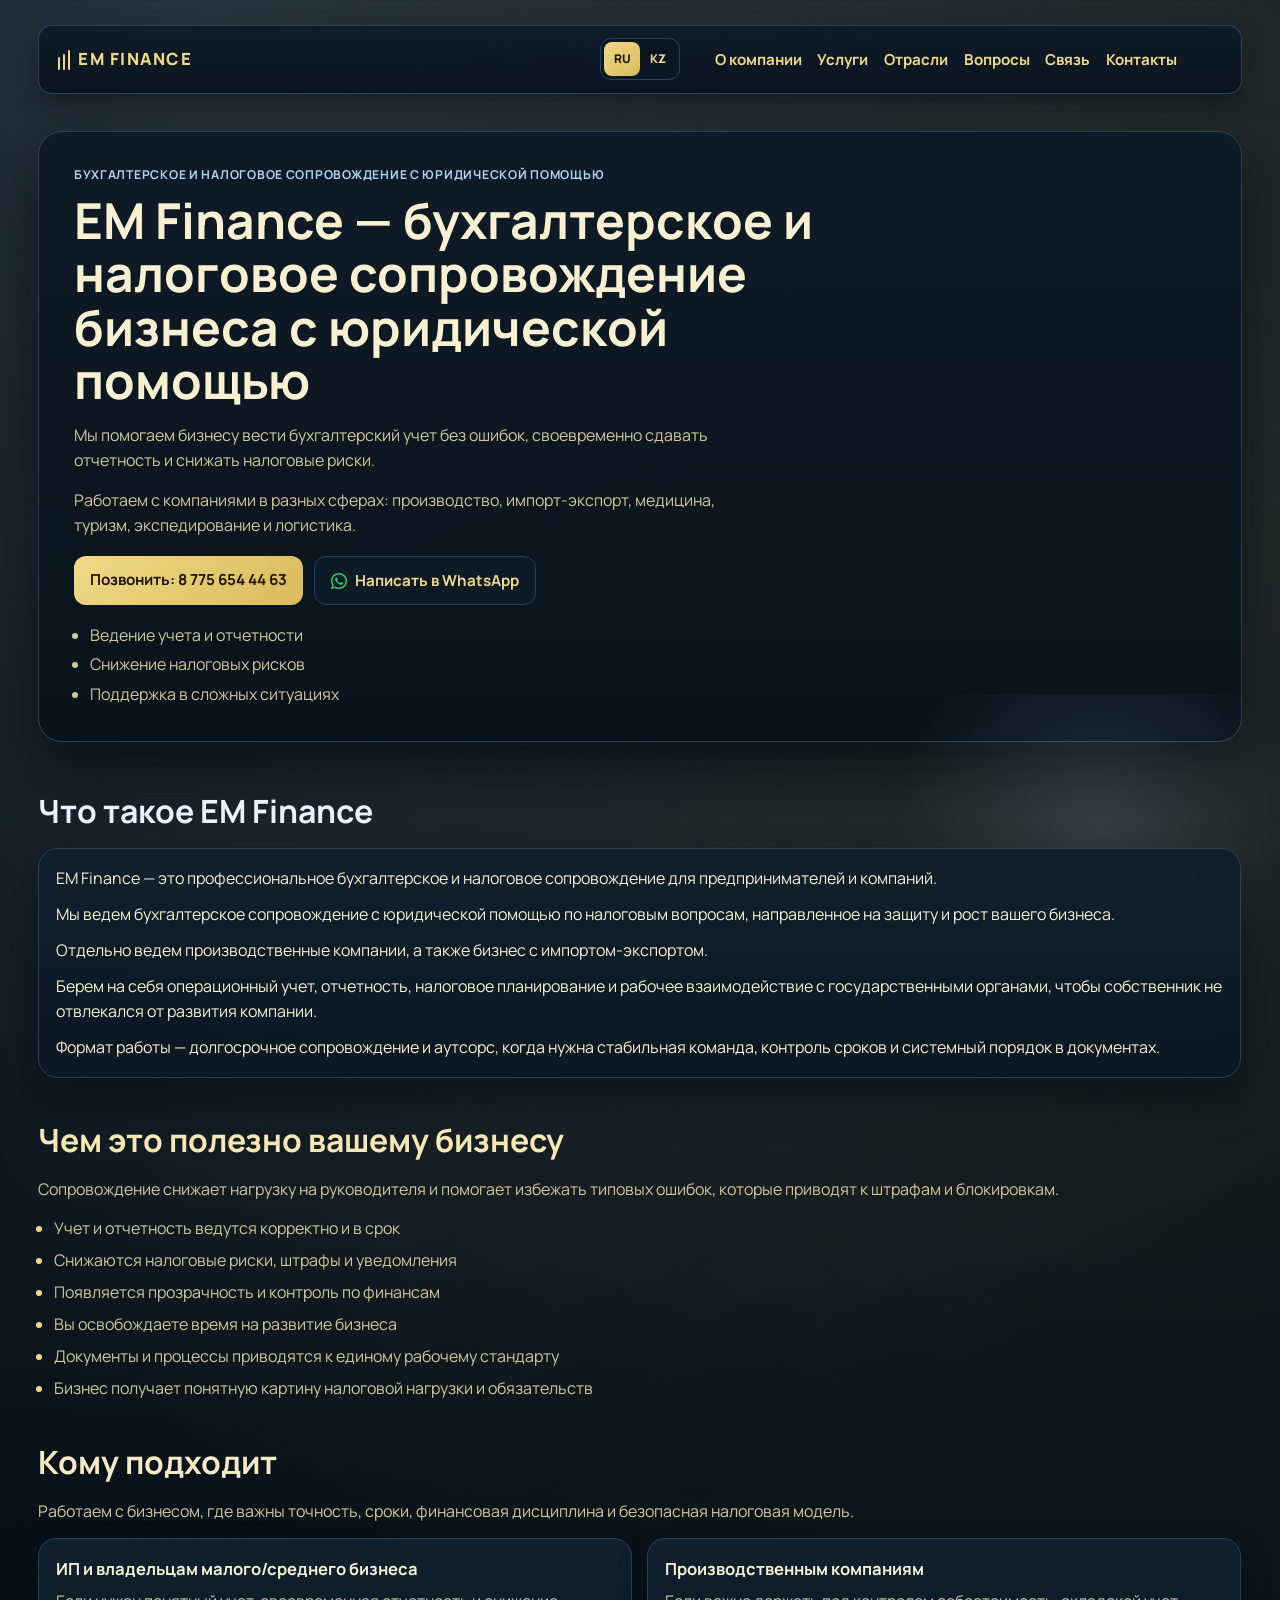
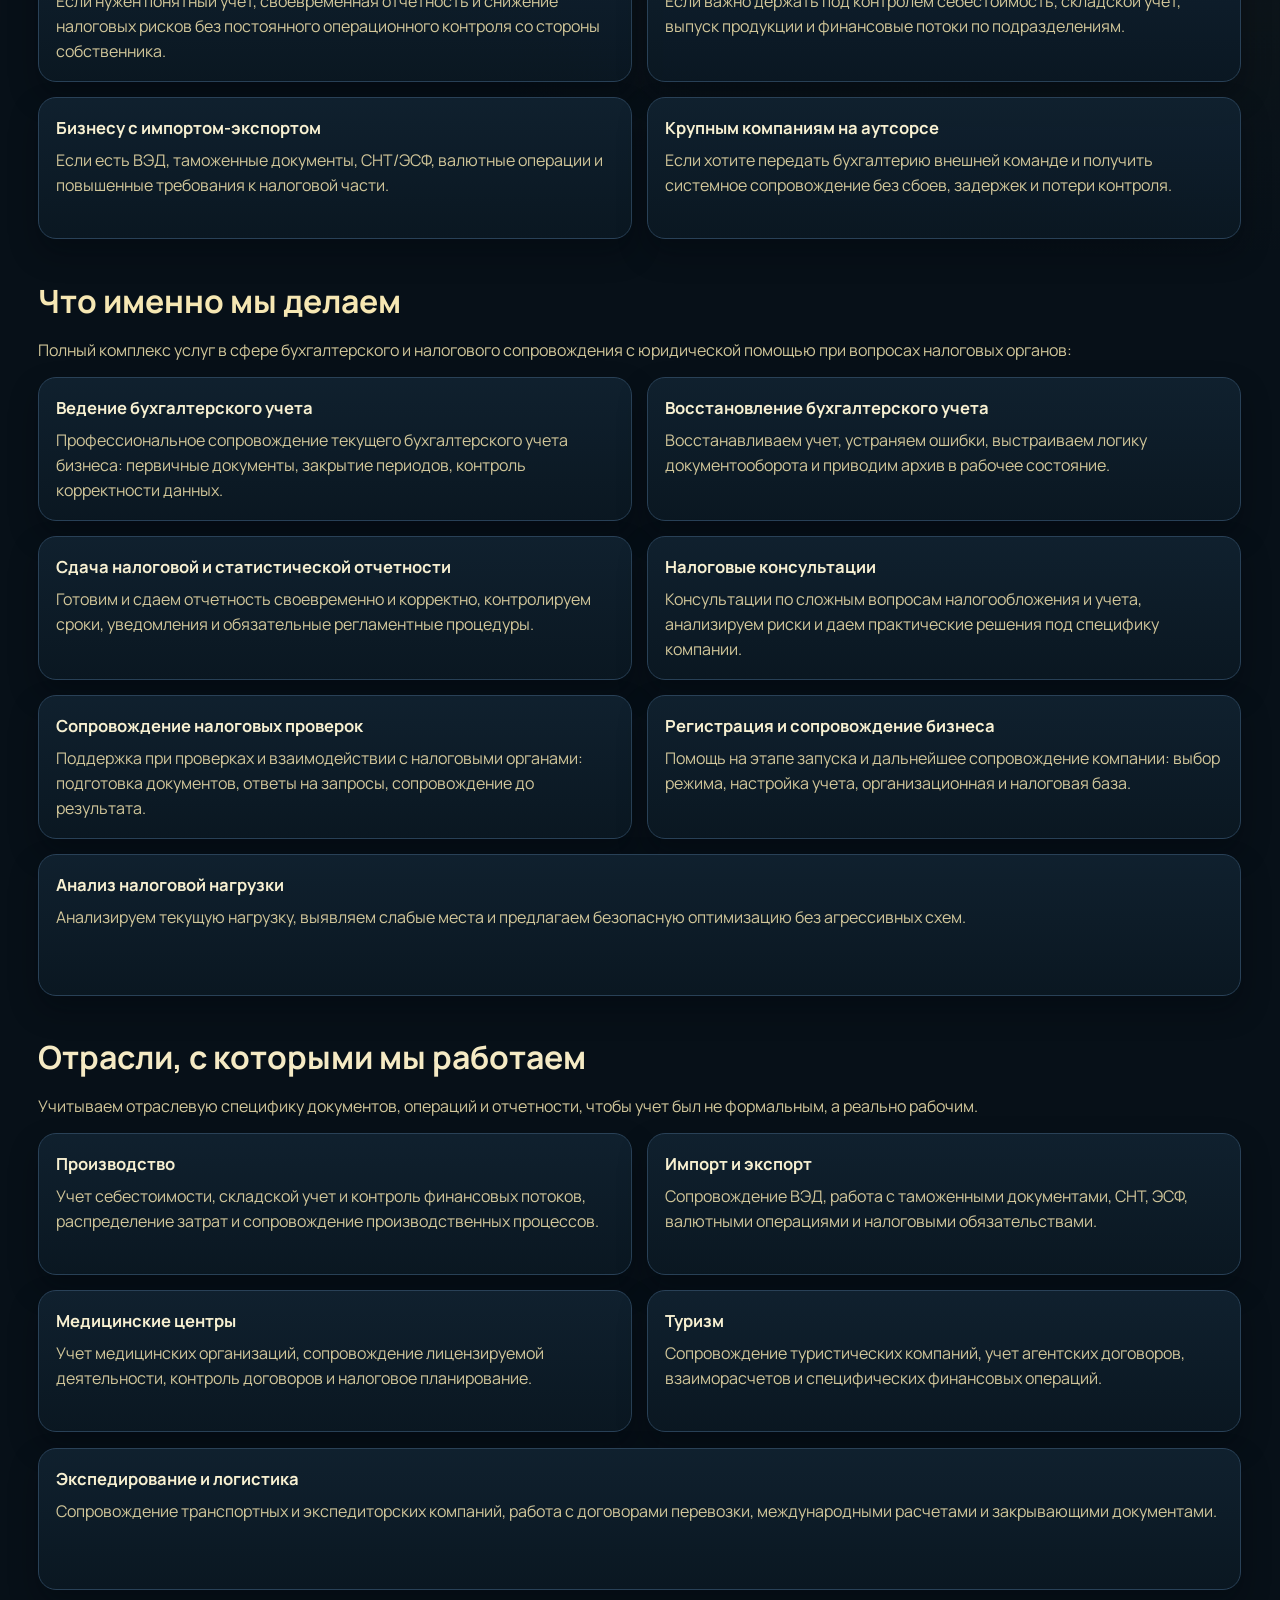
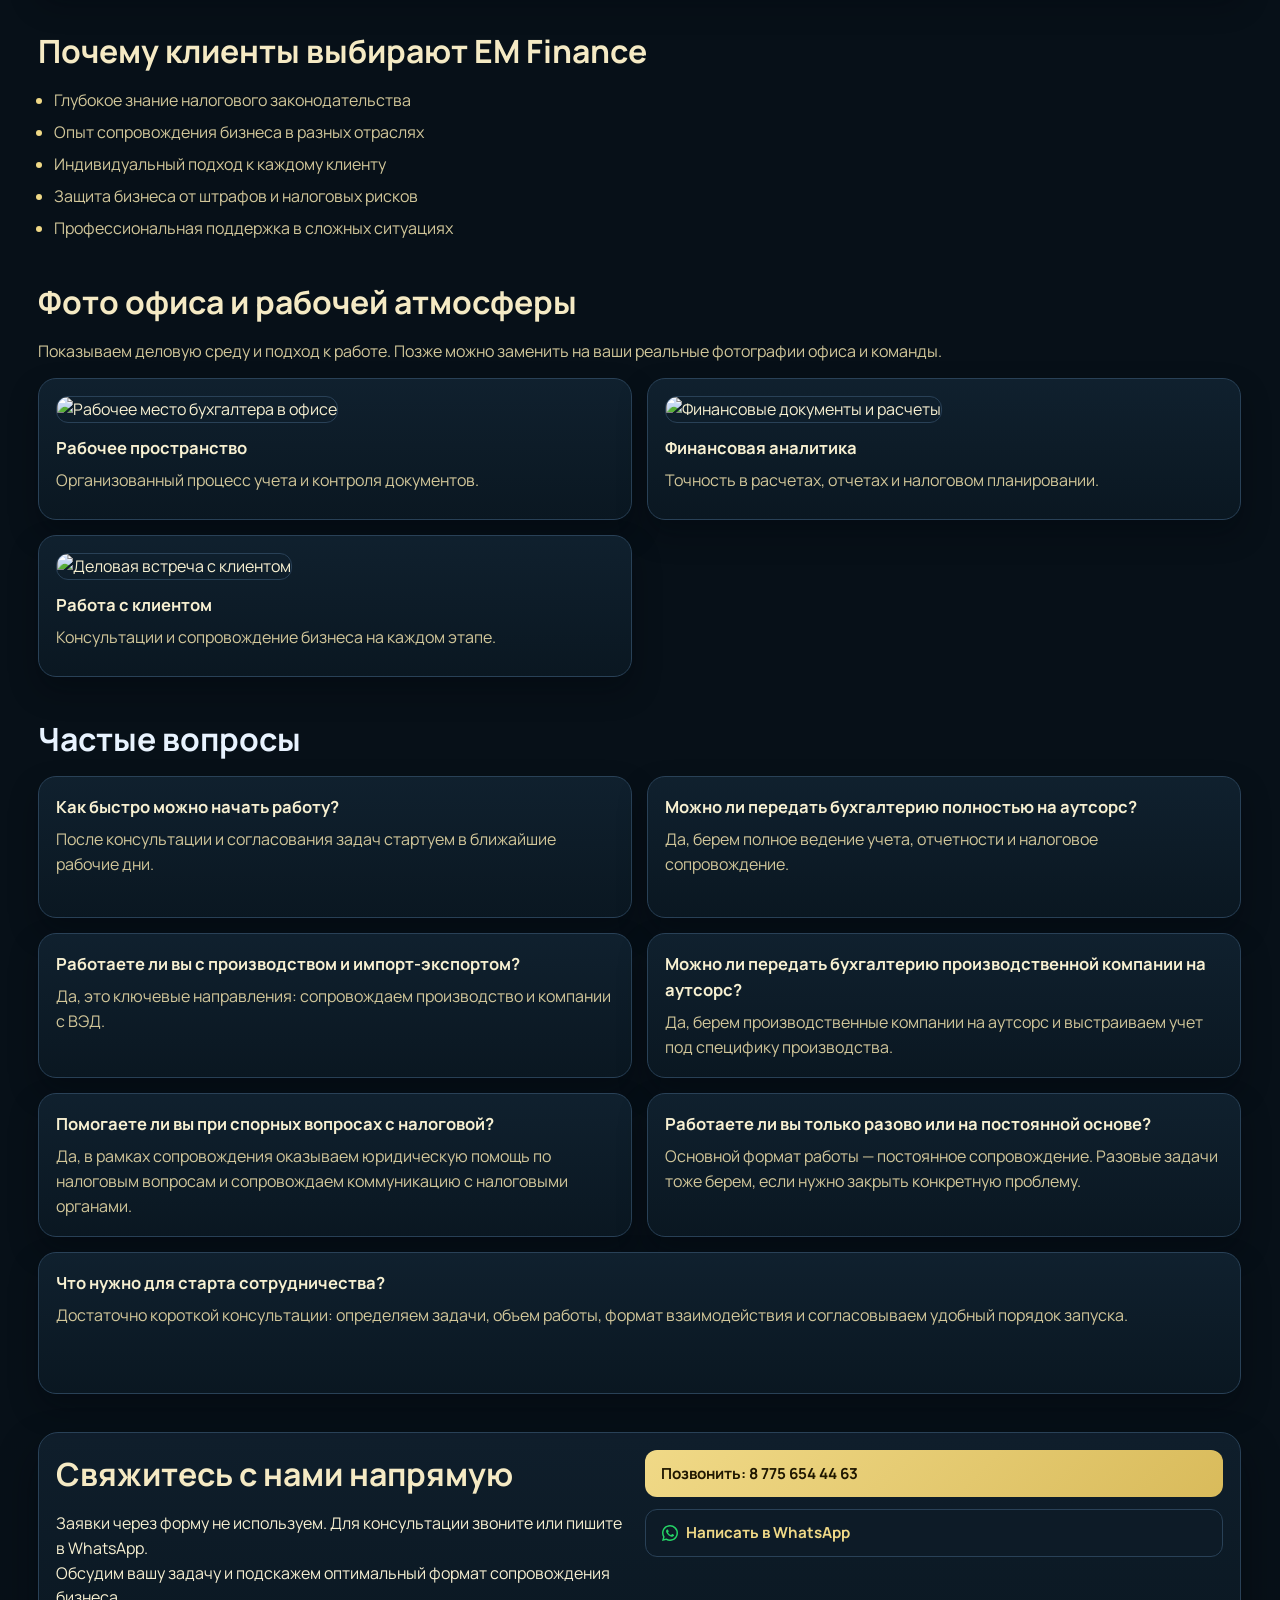
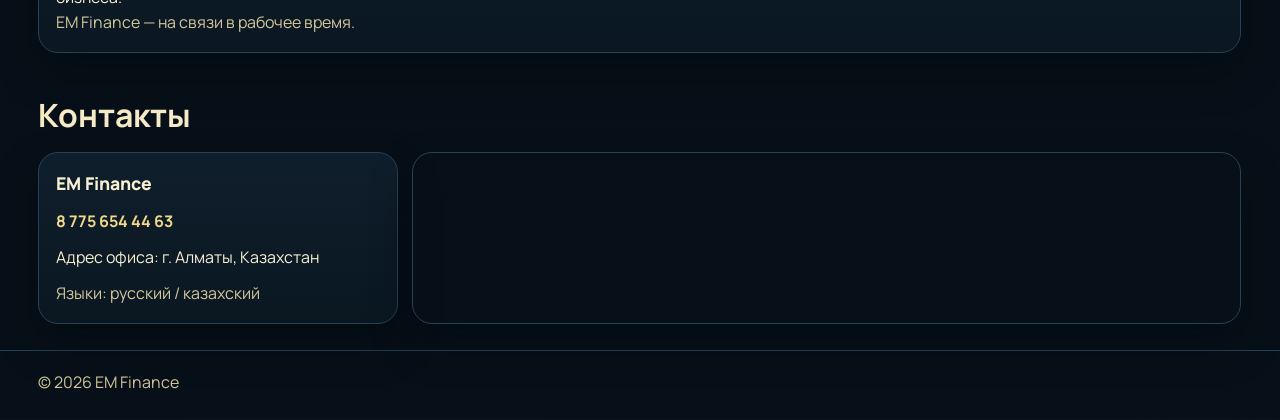
==== index.html @ 8445a6f2 "Add files via upload" ====
<!doctype html>
<html lang="ru">
<head>
  <meta charset="UTF-8">
  <meta name="viewport" content="width=device-width, initial-scale=1.0">
  <title>EM Finance | Бухгалтерское и налоговое сопровождение бизнеса в Алматы</title>
  <meta name="description" content="EM Finance: бухгалтерское и налоговое сопровождение бизнеса в Алматы. Производство, импорт-экспорт, медицина, туризм и логистика.">
  <meta name="robots" content="index,follow,max-image-preview:large">
  <meta name="theme-color" content="#071018">
  <meta name="referrer" content="strict-origin-when-cross-origin">
  <link rel="canonical" href="https://bygalter-5e78c.web.app/">
  <link rel="alternate" hreflang="ru" href="https://bygalter-5e78c.web.app/">
  <link rel="alternate" hreflang="kk" href="https://bygalter-5e78c.web.app/index-kz.html">
  <link rel="alternate" hreflang="x-default" href="https://bygalter-5e78c.web.app/">
  <meta property="og:type" content="website">
  <meta property="og:site_name" content="EM Finance">
  <meta property="og:locale" content="ru_RU">
  <meta property="og:title" content="EM Finance | Бухгалтерское и налоговое сопровождение бизнеса в Алматы">
  <meta property="og:description" content="Профессиональное сопровождение бизнеса: бухгалтерия, налоги и юридическая поддержка по налоговым вопросам.">
  <meta property="og:url" content="https://bygalter-5e78c.web.app/">
  <meta property="og:image" content="https://bygalter-5e78c.web.app/assets/images/og-cover.svg">
  <meta property="og:image:alt" content="EM Finance — бухгалтерское сопровождение бизнеса">
  <meta name="twitter:card" content="summary_large_image">
  <meta name="twitter:title" content="EM Finance | Бухгалтерское и налоговое сопровождение бизнеса в Алматы">
  <meta name="twitter:description" content="Бухгалтерское и налоговое сопровождение бизнеса. Звонок и WhatsApp для быстрой связи.">
  <meta name="twitter:image" content="https://bygalter-5e78c.web.app/assets/images/og-cover.svg">
  <link rel="icon" type="image/svg+xml" href="assets/icons/favicon.svg">
  <link rel="sitemap" type="application/xml" href="/sitemap.xml">
  <link rel="preconnect" href="https://fonts.googleapis.com">
  <link rel="preconnect" href="https://fonts.gstatic.com" crossorigin>
  <link href="https://fonts.googleapis.com/css2?family=Manrope:wght@400;500;700;800&display=swap" rel="stylesheet">
  <link rel="stylesheet" href="assets/css/styles.css">
  <script type="application/ld+json">
    {
      "@context": "https://schema.org",
      "@type": "ProfessionalService",
      "name": "EM Finance",
      "url": "https://bygalter-5e78c.web.app/",
      "logo": "https://bygalter-5e78c.web.app/assets/icons/favicon.svg",
      "image": "https://bygalter-5e78c.web.app/assets/images/og-cover.svg",
      "telephone": "+7 775 654 44 63",
      "priceRange": "по запросу",
      "areaServed": "KZ",
      "address": {
        "@type": "PostalAddress",
        "addressLocality": "Алматы",
        "addressCountry": "KZ"
      },
      "availableLanguage": ["ru", "kk"],
      "sameAs": ["https://wa.me/77756544463"],
      "description": "Бухгалтерское и налоговое сопровождение бизнеса с юридической поддержкой по налоговым вопросам."
    }
  </script>
</head>
<body>
  <!-- #Шапка -->
  <header class="hero" id="top">
    <!-- #Навигация -->
    <nav class="nav container">
      <a class="logo" href="#top">
        <span class="logo-mark" aria-hidden="true"><i></i><i></i><i></i></span>
        <span>EM FINANCE</span>
      </a>
      <div class="nav-actions">
        <!-- #Язык -->
        <div class="lang-switch ru-active" aria-label="Переключение языка">
          <a class="lang-btn active" data-lang="ru" href="index.html" aria-current="page">RU</a>
          <a class="lang-btn" data-lang="kz" href="index-kz.html">KZ</a>
        </div>
        <button class="nav-toggle" aria-label="Открыть меню" aria-controls="mainMenu">Меню</button>
      </div>
      <ul class="nav-links" id="mainMenu">
        <li><a href="#about">О компании</a></li>
        <li><a href="#services">Услуги</a></li>
        <li><a href="#industries">Отрасли</a></li>
        <li><a href="#faq">Вопросы</a></li>
        <li><a href="#contact-actions">Связь</a></li>
        <li><a href="#contacts">Контакты</a></li>
      </ul>
    </nav>

    <!-- #Главный экран -->
    <div class="hero-content container">
      <p class="kicker">Бухгалтерское и налоговое сопровождение с юридической помощью</p>
      <h1>EM Finance — бухгалтерское и налоговое сопровождение бизнеса с юридической помощью</h1>
      <p class="lead">
        Мы помогаем бизнесу вести бухгалтерский учет без ошибок, своевременно сдавать отчетность и снижать налоговые риски.
      </p>
      <p class="lead">Работаем с компаниями в разных сферах: производство, импорт-экспорт, медицина, туризм, экспедирование и логистика.</p>
      <div class="hero-actions">
        <a class="btn btn-primary" href="tel:+787756544463">Позвонить: 8 775 654 44 63</a>
        <a class="btn btn-secondary btn-whatsapp" href="https://wa.me/77756544463" target="_blank" rel="noopener noreferrer">
          <span class="btn-icon" aria-hidden="true">
            <svg viewBox="0 0 16 16" focusable="false" aria-hidden="true">
              <path d="M13.601 2.326A7.854 7.854 0 0 0 8 0C3.58 0 0 3.58 0 8c0 1.4.37 2.8 1.07 4.03L0 16l4.08-1.04A7.95 7.95 0 0 0 8 16h.003c4.42 0 7.997-3.58 7.997-8 0-2.136-.833-4.145-2.399-5.674zM8 14.5a6.5 6.5 0 0 1-3.31-.9l-.24-.143-2.42.617.646-2.36-.156-.243A6.47 6.47 0 0 1 1.5 8c0-3.59 2.91-6.5 6.5-6.5a6.46 6.46 0 0 1 4.6 1.9A6.45 6.45 0 0 1 14.5 8c0 3.59-2.91 6.5-6.5 6.5zm3.6-4.8c-.2-.1-1.17-.58-1.35-.64-.18-.06-.31-.1-.44.1-.13.2-.5.64-.61.77-.11.13-.23.15-.42.05-.2-.1-.83-.3-1.58-.96-.58-.52-.98-1.16-1.1-1.35-.11-.2-.01-.3.09-.4.09-.09.2-.23.3-.34.1-.11.13-.2.2-.33.07-.13.03-.25-.02-.35-.05-.1-.44-1.06-.6-1.45-.16-.39-.32-.34-.44-.34h-.37c-.13 0-.35.05-.53.25-.18.2-.68.66-.68 1.61 0 .95.7 1.87.8 2 .1.13 1.38 2.1 3.35 2.95.47.2.84.32 1.13.4.47.15.9.13 1.24.08.38-.06 1.17-.48 1.34-.94.17-.46.17-.86.12-.94-.05-.08-.18-.13-.38-.23z"></path>
            </svg>
          </span>
          Написать в WhatsApp
        </a>
      </div>
      <ul class="hero-points">
        <li>Ведение учета и отчетности</li>
        <li>Снижение налоговых рисков</li>
        <li>Поддержка в сложных ситуациях</li>
      </ul>
    </div>
  </header>

  <main>
    <!-- #Что это -->
    <section class="section container" id="about">
      <h2>Что такое EM Finance</h2>
      <div class="about-card">
        <p>EM Finance — это профессиональное бухгалтерское и налоговое сопровождение для предпринимателей и компаний.</p>
        <p>Мы ведем бухгалтерское сопровождение с юридической помощью по налоговым вопросам, направленное на защиту и рост вашего бизнеса.</p>
        <p>Отдельно ведем производственные компании, а также бизнес с импортом-экспортом.</p>
        <p>Берем на себя операционный учет, отчетность, налоговое планирование и рабочее взаимодействие с государственными органами, чтобы собственник не отвлекался от развития компании.</p>
        <p>Формат работы — долгосрочное сопровождение и аутсорс, когда нужна стабильная команда, контроль сроков и системный порядок в документах.</p>
      </div>
    </section>

    <!-- #Польза -->
    <section class="section container" id="benefits">
      <h2>Чем это полезно вашему бизнесу</h2>
      <p class="section-subtitle">Сопровождение снижает нагрузку на руководителя и помогает избежать типовых ошибок, которые приводят к штрафам и блокировкам.</p>
      <ul class="checks">
        <li>Учет и отчетность ведутся корректно и в срок</li>
        <li>Снижаются налоговые риски, штрафы и уведомления</li>
        <li>Появляется прозрачность и контроль по финансам</li>
        <li>Вы освобождаете время на развитие бизнеса</li>
        <li>Документы и процессы приводятся к единому рабочему стандарту</li>
        <li>Бизнес получает понятную картину налоговой нагрузки и обязательств</li>
      </ul>
    </section>

    <!-- #Кому подходит -->
    <section class="section container" id="for-whom">
      <h2>Кому подходит</h2>
      <p class="section-subtitle">Работаем с бизнесом, где важны точность, сроки, финансовая дисциплина и безопасная налоговая модель.</p>
      <div class="grid-cards">
        <article class="mini-card">
          <h3>ИП и владельцам малого/среднего бизнеса</h3>
          <p>Если нужен понятный учет, своевременная отчетность и снижение налоговых рисков без постоянного операционного контроля со стороны собственника.</p>
        </article>
        <article class="mini-card">
          <h3>Производственным компаниям</h3>
          <p>Если важно держать под контролем себестоимость, складской учет, выпуск продукции и финансовые потоки по подразделениям.</p>
        </article>
        <article class="mini-card">
          <h3>Бизнесу с импортом-экспортом</h3>
          <p>Если есть ВЭД, таможенные документы, СНТ/ЭСФ, валютные операции и повышенные требования к налоговой части.</p>
        </article>
        <article class="mini-card">
          <h3>Крупным компаниям на аутсорсе</h3>
          <p>Если хотите передать бухгалтерию внешней команде и получить системное сопровождение без сбоев, задержек и потери контроля.</p>
        </article>
      </div>
    </section>

    <!-- #Услуги -->
    <section class="section container" id="services">
      <h2>Что именно мы делаем</h2>
      <p class="section-subtitle">Полный комплекс услуг в сфере бухгалтерского и налогового сопровождения с юридической помощью при вопросах налоговых органов:</p>
      <div class="grid-cards">
        <article class="mini-card"><h3>Ведение бухгалтерского учета</h3><p>Профессиональное сопровождение текущего бухгалтерского учета бизнеса: первичные документы, закрытие периодов, контроль корректности данных.</p></article>
        <article class="mini-card"><h3>Восстановление бухгалтерского учета</h3><p>Восстанавливаем учет, устраняем ошибки, выстраиваем логику документооборота и приводим архив в рабочее состояние.</p></article>
        <article class="mini-card"><h3>Сдача налоговой и статистической отчетности</h3><p>Готовим и сдаем отчетность своевременно и корректно, контролируем сроки, уведомления и обязательные регламентные процедуры.</p></article>
        <article class="mini-card"><h3>Налоговые консультации</h3><p>Консультации по сложным вопросам налогообложения и учета, анализируем риски и даем практические решения под специфику компании.</p></article>
        <article class="mini-card"><h3>Сопровождение налоговых проверок</h3><p>Поддержка при проверках и взаимодействии с налоговыми органами: подготовка документов, ответы на запросы, сопровождение до результата.</p></article>
        <article class="mini-card"><h3>Регистрация и сопровождение бизнеса</h3><p>Помощь на этапе запуска и дальнейшее сопровождение компании: выбор режима, настройка учета, организационная и налоговая база.</p></article>
        <article class="mini-card"><h3>Анализ налоговой нагрузки</h3><p>Анализируем текущую нагрузку, выявляем слабые места и предлагаем безопасную оптимизацию без агрессивных схем.</p></article>
      </div>
    </section>

    <!-- #Отрасли -->
    <section class="section container" id="industries">
      <h2>Отрасли, с которыми мы работаем</h2>
      <p class="section-subtitle">Учитываем отраслевую специфику документов, операций и отчетности, чтобы учет был не формальным, а реально рабочим.</p>
      <div class="grid-cards">
        <article class="mini-card"><h3>Производство</h3><p>Учет себестоимости, складской учет и контроль финансовых потоков, распределение затрат и сопровождение производственных процессов.</p></article>
        <article class="mini-card"><h3>Импорт и экспорт</h3><p>Сопровождение ВЭД, работа с таможенными документами, СНТ, ЭСФ, валютными операциями и налоговыми обязательствами.</p></article>
        <article class="mini-card"><h3>Медицинские центры</h3><p>Учет медицинских организаций, сопровождение лицензируемой деятельности, контроль договоров и налоговое планирование.</p></article>
        <article class="mini-card"><h3>Туризм</h3><p>Сопровождение туристических компаний, учет агентских договоров, взаиморасчетов и специфических финансовых операций.</p></article>
        <article class="mini-card"><h3>Экспедирование и логистика</h3><p>Сопровождение транспортных и экспедиторских компаний, работа с договорами перевозки, международными расчетами и закрывающими документами.</p></article>
      </div>
    </section>

    <!-- #Почему мы -->
    <section class="section container" id="why-us">
      <h2>Почему клиенты выбирают EM Finance</h2>
      <ul class="checks">
        <li>Глубокое знание налогового законодательства</li>
        <li>Опыт сопровождения бизнеса в разных отраслях</li>
        <li>Индивидуальный подход к каждому клиенту</li>
        <li>Защита бизнеса от штрафов и налоговых рисков</li>
        <li>Профессиональная поддержка в сложных ситуациях</li>
      </ul>
    </section>

    <!-- #Фото -->
    <section class="section container" id="photos">
      <h2>Фото офиса и рабочей атмосферы</h2>
      <p class="section-subtitle">Показываем деловую среду и подход к работе. Позже можно заменить на ваши реальные фотографии офиса и команды.</p>
      <div class="grid-cards photo-grid">
        <article class="mini-card photo-card">
          <img src="https://images.unsplash.com/photo-1554224155-8d04cb21cd6c?auto=format&fit=crop&w=1200&q=80" alt="Рабочее место бухгалтера в офисе" loading="lazy">
          <h3>Рабочее пространство</h3>
          <p>Организованный процесс учета и контроля документов.</p>
        </article>
        <article class="mini-card photo-card">
          <img src="https://images.unsplash.com/photo-1554224154-22dec7ec8818?auto=format&fit=crop&w=1200&q=80" alt="Финансовые документы и расчеты" loading="lazy">
          <h3>Финансовая аналитика</h3>
          <p>Точность в расчетах, отчетах и налоговом планировании.</p>
        </article>
        <article class="mini-card photo-card">
          <img src="https://images.unsplash.com/photo-1520607162513-77705c0f0d4a?auto=format&fit=crop&w=1200&q=80" alt="Деловая встреча с клиентом" loading="lazy">
          <h3>Работа с клиентом</h3>
          <p>Консультации и сопровождение бизнеса на каждом этапе.</p>
        </article>
      </div>
    </section>

    <!-- #FAQ -->
    <section class="section container" id="faq">
      <h2>Частые вопросы</h2>
      <div class="grid-cards">
        <article class="mini-card">
          <h3>Как быстро можно начать работу?</h3>
          <p>После консультации и согласования задач стартуем в ближайшие рабочие дни.</p>
        </article>
        <article class="mini-card">
          <h3>Можно ли передать бухгалтерию полностью на аутсорс?</h3>
          <p>Да, берем полное ведение учета, отчетности и налоговое сопровождение.</p>
        </article>
        <article class="mini-card">
          <h3>Работаете ли вы с производством и импорт-экспортом?</h3>
          <p>Да, это ключевые направления: сопровождаем производство и компании с ВЭД.</p>
        </article>
        <article class="mini-card">
          <h3>Можно ли передать бухгалтерию производственной компании на аутсорс?</h3>
          <p>Да, берем производственные компании на аутсорс и выстраиваем учет под специфику производства.</p>
        </article>
        <article class="mini-card">
          <h3>Помогаете ли вы при спорных вопросах с налоговой?</h3>
          <p>Да, в рамках сопровождения оказываем юридическую помощь по налоговым вопросам и сопровождаем коммуникацию с налоговыми органами.</p>
        </article>
        <article class="mini-card">
          <h3>Работаете ли вы только разово или на постоянной основе?</h3>
          <p>Основной формат работы — постоянное сопровождение. Разовые задачи тоже берем, если нужно закрыть конкретную проблему.</p>
        </article>
        <article class="mini-card">
          <h3>Что нужно для старта сотрудничества?</h3>
          <p>Достаточно короткой консультации: определяем задачи, объем работы, формат взаимодействия и согласовываем удобный порядок запуска.</p>
        </article>
      </div>
    </section>

    <!-- #Связь -->
    <section class="section container" id="contact-actions">
      <div class="lead-panel">
        <div>
          <h2>Свяжитесь с нами напрямую</h2>
          <p>Заявки через форму не используем. Для консультации звоните или пишите в WhatsApp.</p>
          <p>Обсудим вашу задачу и подскажем оптимальный формат сопровождения бизнеса.</p>
          <p class="muted">EM Finance — на связи в рабочее время.</p>
        </div>
        <div class="contact-form quick-actions">
          <a class="btn btn-primary" href="tel:+787756544463">Позвонить: 8 775 654 44 63</a>
          <a class="btn btn-secondary btn-whatsapp" href="https://wa.me/77756544463" target="_blank" rel="noopener noreferrer">
            <span class="btn-icon" aria-hidden="true">
              <svg viewBox="0 0 16 16" focusable="false" aria-hidden="true">
                <path d="M13.601 2.326A7.854 7.854 0 0 0 8 0C3.58 0 0 3.58 0 8c0 1.4.37 2.8 1.07 4.03L0 16l4.08-1.04A7.95 7.95 0 0 0 8 16h.003c4.42 0 7.997-3.58 7.997-8 0-2.136-.833-4.145-2.399-5.674zM8 14.5a6.5 6.5 0 0 1-3.31-.9l-.24-.143-2.42.617.646-2.36-.156-.243A6.47 6.47 0 0 1 1.5 8c0-3.59 2.91-6.5 6.5-6.5a6.46 6.46 0 0 1 4.6 1.9A6.45 6.45 0 0 1 14.5 8c0 3.59-2.91 6.5-6.5 6.5zm3.6-4.8c-.2-.1-1.17-.58-1.35-.64-.18-.06-.31-.1-.44.1-.13.2-.5.64-.61.77-.11.13-.23.15-.42.05-.2-.1-.83-.3-1.58-.96-.58-.52-.98-1.16-1.1-1.35-.11-.2-.01-.3.09-.4.09-.09.2-.23.3-.34.1-.11.13-.2.2-.33.07-.13.03-.25-.02-.35-.05-.1-.44-1.06-.6-1.45-.16-.39-.32-.34-.44-.34h-.37c-.13 0-.35.05-.53.25-.18.2-.68.66-.68 1.61 0 .95.7 1.87.8 2 .1.13 1.38 2.1 3.35 2.95.47.2.84.32 1.13.4.47.15.9.13 1.24.08.38-.06 1.17-.48 1.34-.94.17-.46.17-.86.12-.94-.05-.08-.18-.13-.38-.23z"></path>
              </svg>
            </span>
            Написать в WhatsApp
          </a>
        </div>
      </div>
    </section>

    <!-- #Контакты -->
    <section class="section container" id="contacts">
      <h2>Контакты</h2>
      <div class="contacts-grid">
        <div class="contact-card">
          <p class="contact-name">EM Finance</p>
          <a class="contact-link" href="tel:+787756544463">8 775 654 44 63</a>
          <p>Адрес офиса: г. Алматы, Казахстан</p>
          <p class="muted">Языки: русский / казахский</p>
        </div>
        <iframe
          class="map"
          title="Карта офиса"
          loading="lazy"
          referrerpolicy="no-referrer-when-downgrade"
          src="https://maps.google.com/maps?q=Алматы&t=&z=13&ie=UTF8&iwloc=&output=embed">
        </iframe>
      </div>
    </section>
  </main>

  <!-- #Подвал -->
  <footer class="footer">
    <div class="container footer-inner">
      <p>© 2026 EM Finance</p>
    </div>
  </footer>

  <!-- #Кнопка наверх -->
  <button class="back-to-top" id="backToTop" type="button" aria-label="Наверх" title="Наверх">
    <span class="back-to-top-icon" aria-hidden="true"></span>
    <span class="back-to-top-text">Наверх</span>
  </button>

  <script src="assets/js/script.js"></script>
</body>
</html>
---- assets/css/styles.css ----
/* #Тема */
:root {
  --bg: #071018;
  --bg-soft: #0d1b27;
  --card: #0d1a25;
  --line: #294157;
  --text: #f7f0d1;
  --muted: #d2c79a;
  --accent: #f0d987;
  --accent-2: #d9bb5b;
  --ice: #aed2ef;
}

/* #База */
* {
  box-sizing: border-box;
}

html,
body {
  margin: 0;
  padding: 0;
}

html {
  scroll-behavior: smooth;
}

body {
  font-family: "Manrope", sans-serif;
  color: var(--text);
  background:
    radial-gradient(circle at 15% 0%, rgba(174, 210, 239, 0.16), transparent 30%),
    radial-gradient(circle at 90% 10%, rgba(217, 187, 91, 0.12), transparent 28%),
    var(--bg);
  line-height: 1.55;
}

body.menu-open {
  overflow: hidden;
}

.page-transition-layer {
  position: fixed;
  inset: 0;
  pointer-events: none;
  opacity: 0;
  z-index: 9999;
  background:
    radial-gradient(circle at 15% 0%, rgba(174, 210, 239, 0.16), transparent 30%),
    radial-gradient(circle at 90% 10%, rgba(217, 187, 91, 0.12), transparent 28%),
    var(--bg);
  transition: opacity 0.28s ease;
}

body.lang-switching .page-transition-layer,
body.lang-enter .page-transition-layer {
  opacity: 1;
}

body.lang-enter.lang-enter-ready .page-transition-layer {
  opacity: 0;
}

.container {
  width: min(1240px, 94vw);
  margin: 0 auto;
}

.section {
  padding: 2.6rem 0;
}

main .section {
  padding: 0.35rem 0;
  margin-top: 1.2rem;
  position: relative;
}

main .section:first-child {
  margin-top: 0;
}

.section-subtitle,
.muted {
  color: var(--muted);
}

.section-subtitle {
  margin-bottom: 0.9rem;
}

h1,
h2,
h3,
p {
  margin: 0;
}

h2 {
  font-size: clamp(1.45rem, 4vw, 2rem);
  margin-bottom: 1rem;
}

main .section h2 {
  margin-bottom: 0.7rem;
  color: #f5eac4;
}

#about h2,
#faq h2 {
  color: #e8f3ff;
}

#benefits h2,
#services h2 {
  color: #f6e7b3;
}

/* #Шапка */
.hero {
  padding: 1rem 0 2.4rem;
}

.nav {
  display: flex;
  align-items: center;
  justify-content: space-between;
  gap: 0.8rem;
  position: relative;
  margin-top: 0.55rem;
  padding: 0.72rem 0.95rem;
  border: 1px solid rgba(53, 83, 114, 0.75);
  border-radius: 14px;
  background: linear-gradient(180deg, rgba(13, 27, 40, 0.92), rgba(9, 19, 30, 0.92));
  box-shadow: 0 10px 22px rgba(1, 7, 13, 0.36);
}

.nav-actions {
  display: inline-flex;
  align-items: center;
  gap: 0.55rem;
}

.lang-switch {
  position: relative;
  display: inline-flex;
  align-items: center;
  gap: 0;
  padding: 3px;
  border: 1px solid var(--line);
  border-radius: 11px;
  background: #0a1621;
  isolation: isolate;
}

.lang-switch::before {
  content: "";
  position: absolute;
  top: 3px;
  bottom: 3px;
  left: 3px;
  width: calc(50% - 3px);
  border-radius: 8px;
  background: linear-gradient(135deg, var(--accent), var(--accent-2));
  transition: transform 0.22s ease;
  z-index: 0;
}

.lang-switch.kz-active::before {
  transform: translateX(100%);
}

.lang-btn {
  width: 36px;
  height: 34px;
  display: inline-flex;
  align-items: center;
  justify-content: center;
  border: 0;
  border-radius: 8px;
  text-decoration: none;
  font-weight: 800;
  font-size: 0.75rem;
  color: var(--accent);
  background: transparent;
  transition: color 0.2s ease;
  position: relative;
  z-index: 1;
}

.lang-btn:hover {
  color: #fff4ce;
}

.lang-btn.active {
  color: #1b1500;
}

.logo {
  color: var(--accent);
  text-decoration: none;
  font-size: 1.05rem;
  letter-spacing: 0.09em;
  font-weight: 800;
  display: inline-flex;
  align-items: center;
  gap: 0.5rem;
}

.logo-mark {
  display: inline-flex;
  align-items: flex-end;
  gap: 0.15rem;
  height: 1.3rem;
}

.logo-mark i {
  display: block;
  width: 0.16rem;
  background: var(--accent);
  border-radius: 2px;
}

.logo-mark i:nth-child(1) { height: 0.8rem; }
.logo-mark i:nth-child(2) { height: 1rem; }
.logo-mark i:nth-child(3) { height: 1.2rem; }

.nav-toggle {
  display: inline-block;
  border: 1px solid var(--line);
  background: var(--bg-soft);
  color: var(--accent);
  border-radius: 10px;
  padding: 0.45rem 0.75rem;
}

.nav-links {
  list-style: none;
  display: none;
  margin: 0;
  padding: 0.5rem;
  position: absolute;
  right: 0;
  top: 58px;
  width: min(240px, 90vw);
  max-height: min(70vh, 420px);
  overflow-y: auto;
  border: 1px solid var(--line);
  border-radius: 12px;
  background: linear-gradient(180deg, #0e1b27, #0a1621);
  flex-direction: column;
  gap: 0.25rem;
  box-shadow: 0 18px 40px rgba(1, 6, 10, 0.6);
  z-index: 120;
}

.nav-links.open {
  display: flex;
}

.nav-links li {
  margin: 0;
}

.nav-links a {
  display: block;
  padding: 0.58rem 0.62rem;
  border-radius: 9px;
  text-decoration: none;
  color: var(--accent);
  font-weight: 700;
  font-size: 0.92rem;
}

.nav-links a:hover {
  background: rgba(20, 39, 56, 0.82);
}

/* #Hero */
.hero-content {
  margin-top: 2.3rem;
  border: 1px solid var(--line);
  border-radius: 24px;
  background: linear-gradient(180deg, rgba(13, 26, 37, 0.95), rgba(8, 18, 27, 0.95));
  box-shadow: 0 28px 60px rgba(1, 7, 13, 0.65);
  padding: clamp(1.15rem, 4vw, 2.15rem);
  min-height: clamp(350px, 44vw, 460px);
  position: relative;
}

.hero-content::before {
  content: "";
  position: absolute;
  inset: auto -10% -35% auto;
  width: min(55vw, 520px);
  height: 260px;
  background: radial-gradient(circle, rgba(174, 210, 239, 0.14), transparent 70%);
  pointer-events: none;
}

.kicker {
  color: var(--ice);
  text-transform: uppercase;
  letter-spacing: 0.06em;
  font-size: 0.76rem;
  font-weight: 700;
}

h1 {
  margin-top: 0.55rem;
  font-size: clamp(1.9rem, 8vw, 3.1rem);
  line-height: 1.08;
  max-width: 760px;
}

.lead {
  margin-top: 0.95rem;
  color: var(--muted);
  max-width: 680px;
}


.hero-actions {
  margin-top: 1.2rem;
  display: flex;
  flex-wrap: wrap;
  gap: 0.7rem;
}

.btn {
  border: 0;
  border-radius: 12px;
  padding: 0.72rem 1rem;
  font-size: 0.95rem;
  font-weight: 700;
  text-decoration: none;
  cursor: pointer;
}

.btn-whatsapp {
  display: inline-flex;
  align-items: center;
  gap: 0.48rem;
}

.btn-whatsapp .btn-icon {
  width: 1rem;
  height: 1rem;
  display: inline-flex;
  flex: 0 0 auto;
  color: #25d366;
}

.btn-whatsapp .btn-icon svg {
  width: 100%;
  height: 100%;
  fill: currentColor;
}

.contact-form .btn {
  width: 100%;
}

.btn-primary {
  background: linear-gradient(135deg, var(--accent), var(--accent-2));
  color: #1f1700;
}

.btn-secondary {
  color: var(--accent);
  background: var(--bg-soft);
  border: 1px solid var(--line);
}

.hero-points {
  margin: 1.1rem 0 0;
  padding-left: 1rem;
  color: var(--muted);
  display: grid;
  gap: 0.3rem;
}

/* #Блоки */
.grid-cards {
  display: grid;
  gap: 0.95rem;
}

.mini-card {
  border: 1px solid var(--line);
  background: linear-gradient(180deg, rgba(17, 34, 49, 0.92), rgba(11, 24, 35, 0.92));
  border-radius: 18px;
  padding: 1.08rem;
  min-height: 128px;
  box-shadow: 0 14px 28px rgba(1, 7, 13, 0.34);
}

.mini-card h3 {
  margin-bottom: 0.45rem;
  font-size: 1.04rem;
}

.mini-card p {
  color: var(--muted);
}

.photo-card img {
  width: 100%;
  height: 185px;
  object-fit: cover;
  border: 1px solid var(--line);
  border-radius: 12px;
  margin-bottom: 0.75rem;
}

.checks {
  margin: 0;
  padding-left: 1rem;
  display: grid;
  gap: 0.45rem;
  color: var(--muted);
}

.checks li::marker {
  color: var(--accent);
}

.about-card,
.lead-panel,
.contact-card {
  border: 1px solid var(--line);
  background: linear-gradient(180deg, rgba(16, 31, 45, 0.94), rgba(11, 24, 35, 0.94));
  border-radius: 20px;
  padding: 1.08rem;
  box-shadow: 0 20px 40px rgba(1, 7, 13, 0.45);
}

.about-card,
.lead-panel,
.contact-card {
  display: grid;
  gap: 0.7rem;
}

.contact-form {
  display: grid;
  gap: 0.75rem;
}

label {
  display: grid;
  gap: 0.35rem;
  font-weight: 600;
}

input,
textarea {
  border: 1px solid var(--line);
  background: #0a141d;
  color: var(--accent);
  border-radius: 10px;
  padding: 0.65rem 0.72rem;
  font: inherit;
}

.form-status {
  color: var(--accent);
  font-weight: 700;
  margin: 0;
}

.contacts-grid {
  display: grid;
  gap: 0.9rem;
}

.contact-name {
  font-size: 1.1rem;
  font-weight: 800;
}

.contact-link {
  color: var(--accent);
  text-decoration: none;
  font-weight: 700;
}

.map {
  width: 100%;
  min-height: 280px;
  border: 1px solid var(--line);
  border-radius: 20px;
  box-shadow: 0 20px 40px rgba(1, 7, 13, 0.45);
}

/* #Мягкие анимации */
.reveal-item {
  opacity: 0;
  transform: translateY(16px);
  transition: opacity 0.55s ease, transform 0.55s ease;
  will-change: opacity, transform;
}

.reveal-item.in-view {
  opacity: 1;
  transform: translateY(0);
}

/* #Подвал */
.footer {
  border-top: 1px solid var(--line);
  margin-top: 1.2rem;
  padding: 1.2rem 0 1.6rem;
}

.footer-inner {
  color: var(--muted);
}

/* #Стрелка вверх */
.back-to-top {
  position: fixed;
  right: 1.1rem;
  bottom: 1.1rem;
  width: 52px;
  height: 52px;
  border: 1px solid #556e83;
  border-radius: 14px;
  background: linear-gradient(145deg, #0f1b26, #0b151f);
  cursor: pointer;
  box-shadow: 0 12px 26px rgba(1, 7, 13, 0.52);
  opacity: 0;
  transform: translateY(14px);
  pointer-events: none;
  transition: opacity 0.2s ease, transform 0.2s ease, border-color 0.2s ease, background 0.2s ease;
  z-index: 80;
  display: grid;
  place-items: center;
}

.back-to-top.show {
  opacity: 1;
  transform: translateY(0);
  pointer-events: auto;
}

.back-to-top:hover {
  border-color: #f0d987;
  background: linear-gradient(145deg, #142433, #0d1a25);
}

.back-to-top-icon {
  width: 12px;
  height: 12px;
  border-top: 2px solid var(--accent);
  border-left: 2px solid var(--accent);
  transform: rotate(45deg) translate(2px, 2px);
}

.back-to-top-text {
  display: none;
}

/* #Desktop */
@media (min-width: 900px) {
  .nav-toggle {
    display: none;
  }

  .nav {
    display: grid;
    grid-template-columns: 1fr auto 1fr;
    align-items: center;
    column-gap: 1rem;
    position: relative;
  }

  .nav-links {
    display: flex;
    position: static;
    width: auto;
    max-height: none;
    overflow: visible;
    border: 0;
    background: transparent;
    flex-direction: row;
    padding: 0;
    box-shadow: none;
    z-index: auto;
    gap: 0.14rem;
    justify-self: start;
    margin-left: 0.75rem;
    white-space: nowrap;
  }

  .grid-cards {
    grid-template-columns: repeat(2, minmax(0, 1fr));
  }

  .grid-cards .mini-card:last-child:nth-child(odd) {
    grid-column: 1 / -1;
  }

  main .section {
    padding: 0.45rem 0;
    margin-top: 1.45rem;
  }

  .lead-panel {
    grid-template-columns: 1fr 1fr;
    align-items: start;
  }

  .contacts-grid {
    grid-template-columns: 360px 1fr;
    align-items: stretch;
  }

  .map {
    min-height: 100%;
  }

  .nav {
    padding: 0.78rem 1.15rem;
  }

  .nav-actions {
    justify-self: center;
    position: static;
    transform: none;
    z-index: 1;
  }

  .nav-links a {
    padding: 0.34rem 0.42rem;
    font-size: clamp(0.84rem, 1.18vw, 0.95rem);
    font-weight: 700;
  }

  .nav-links a:hover {
    background: rgba(16, 33, 47, 0.72);
  }

  .photo-grid .mini-card:last-child:nth-child(odd) {
    grid-column: auto;
  }
}

@media (min-width: 1200px) {
  .hero-content {
    min-height: 480px;
  }

  .mini-card {
    min-height: 142px;
  }
}

@media (prefers-reduced-motion: reduce) {
  html {
    scroll-behavior: auto;
  }

  .reveal-item,
  .reveal-item.in-view {
    opacity: 1;
    transform: none;
    transition: none;
  }
}
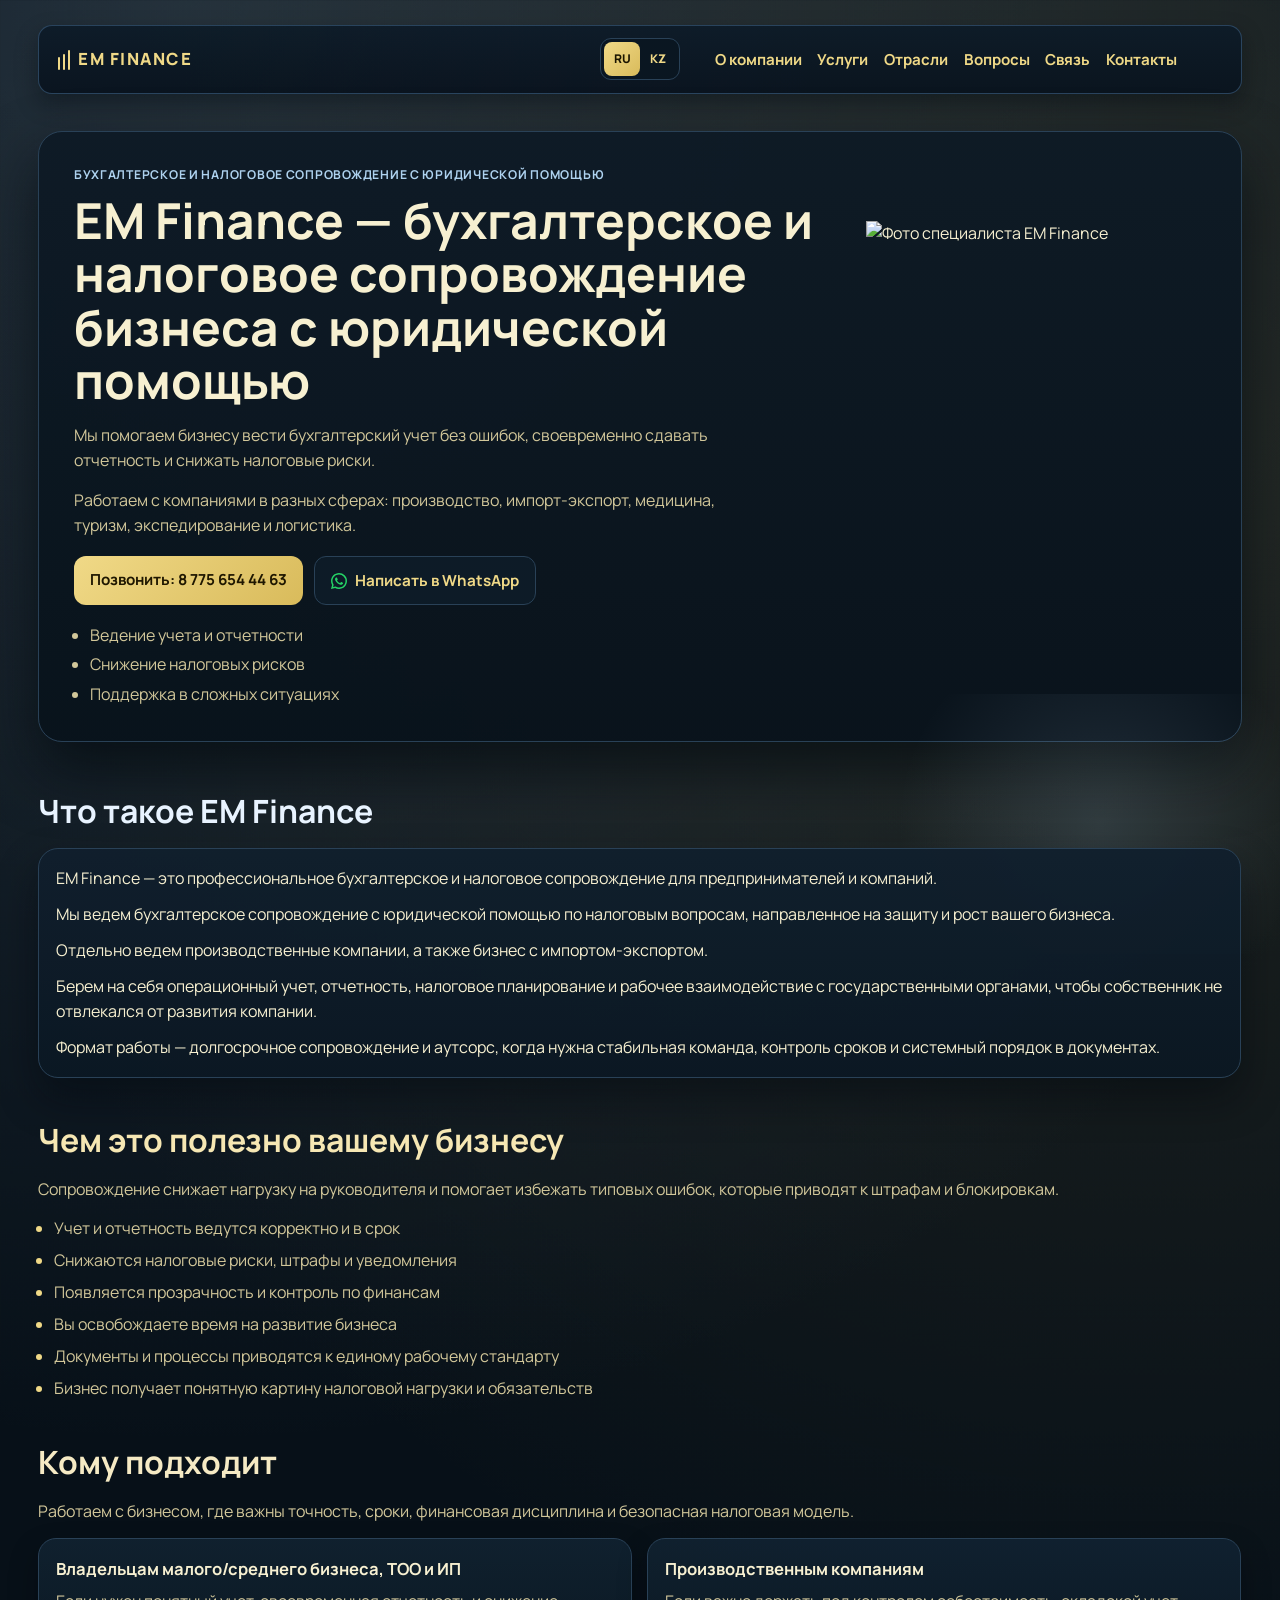
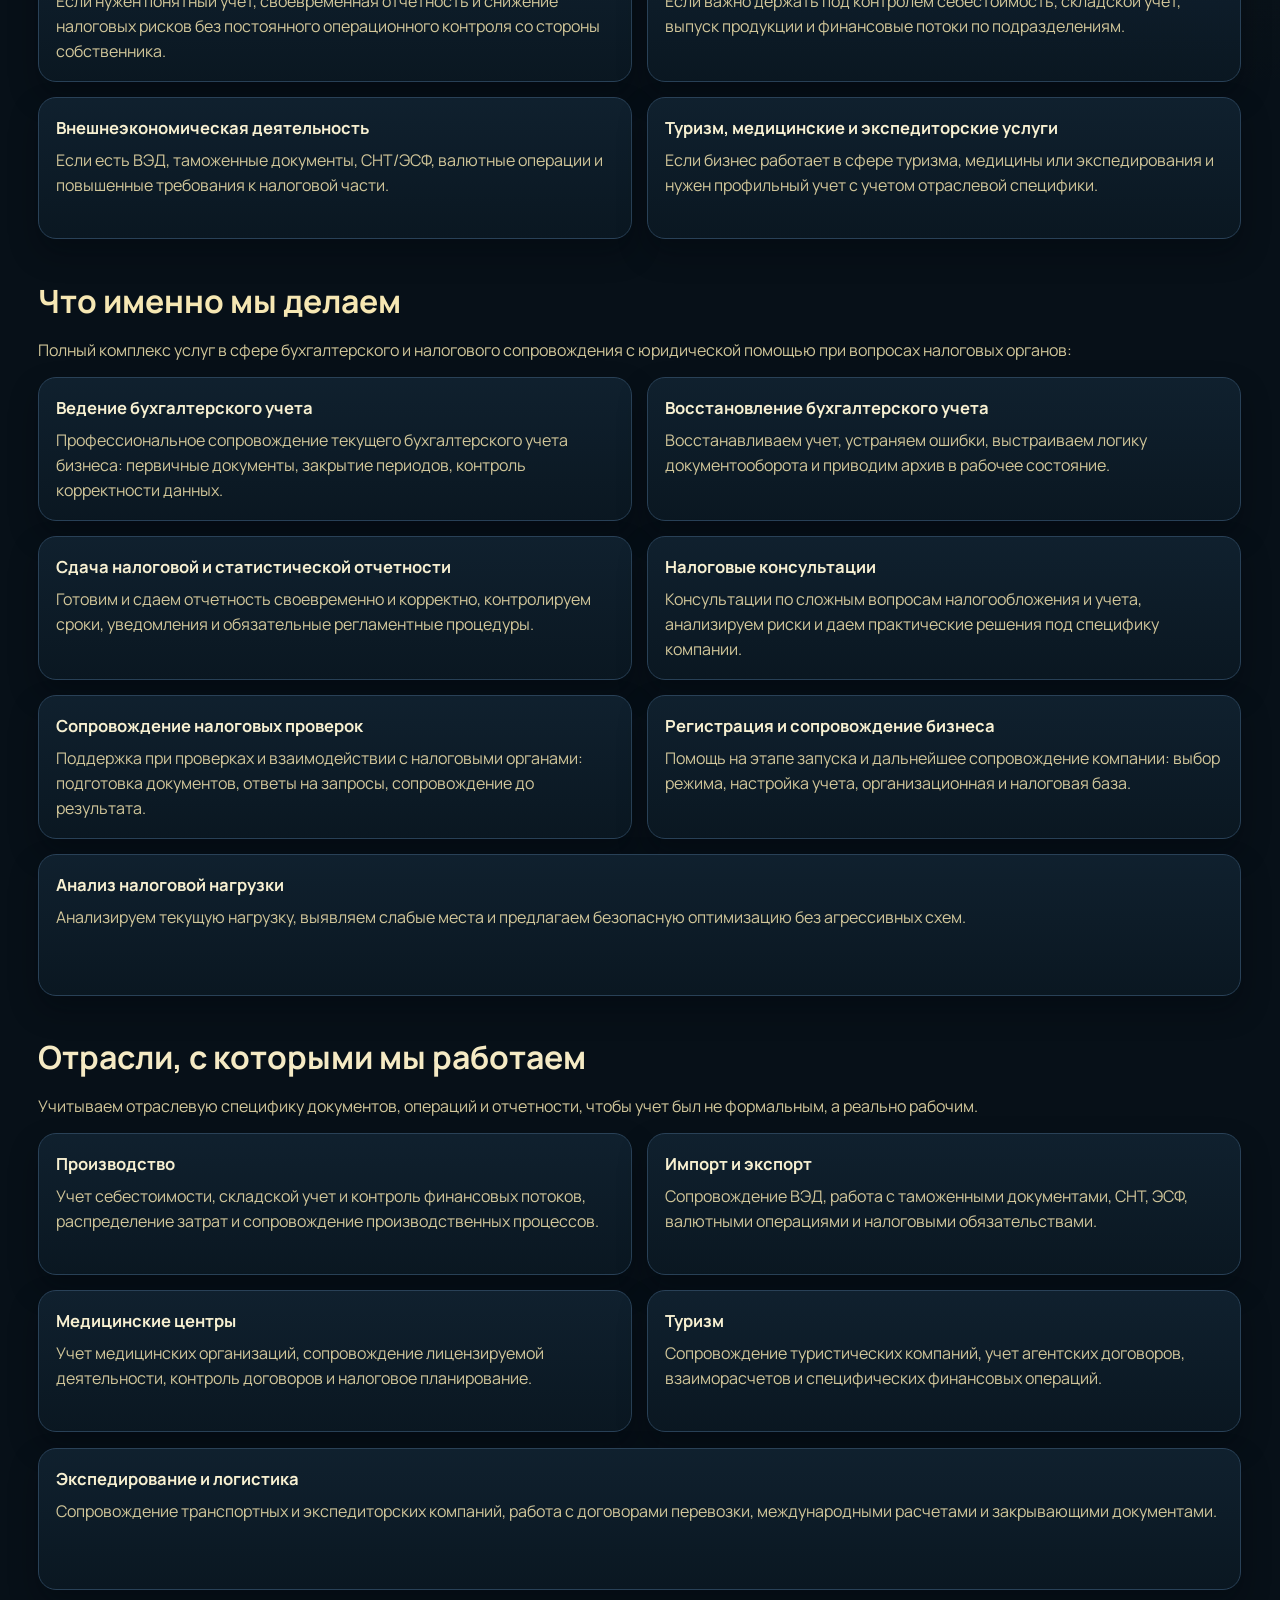
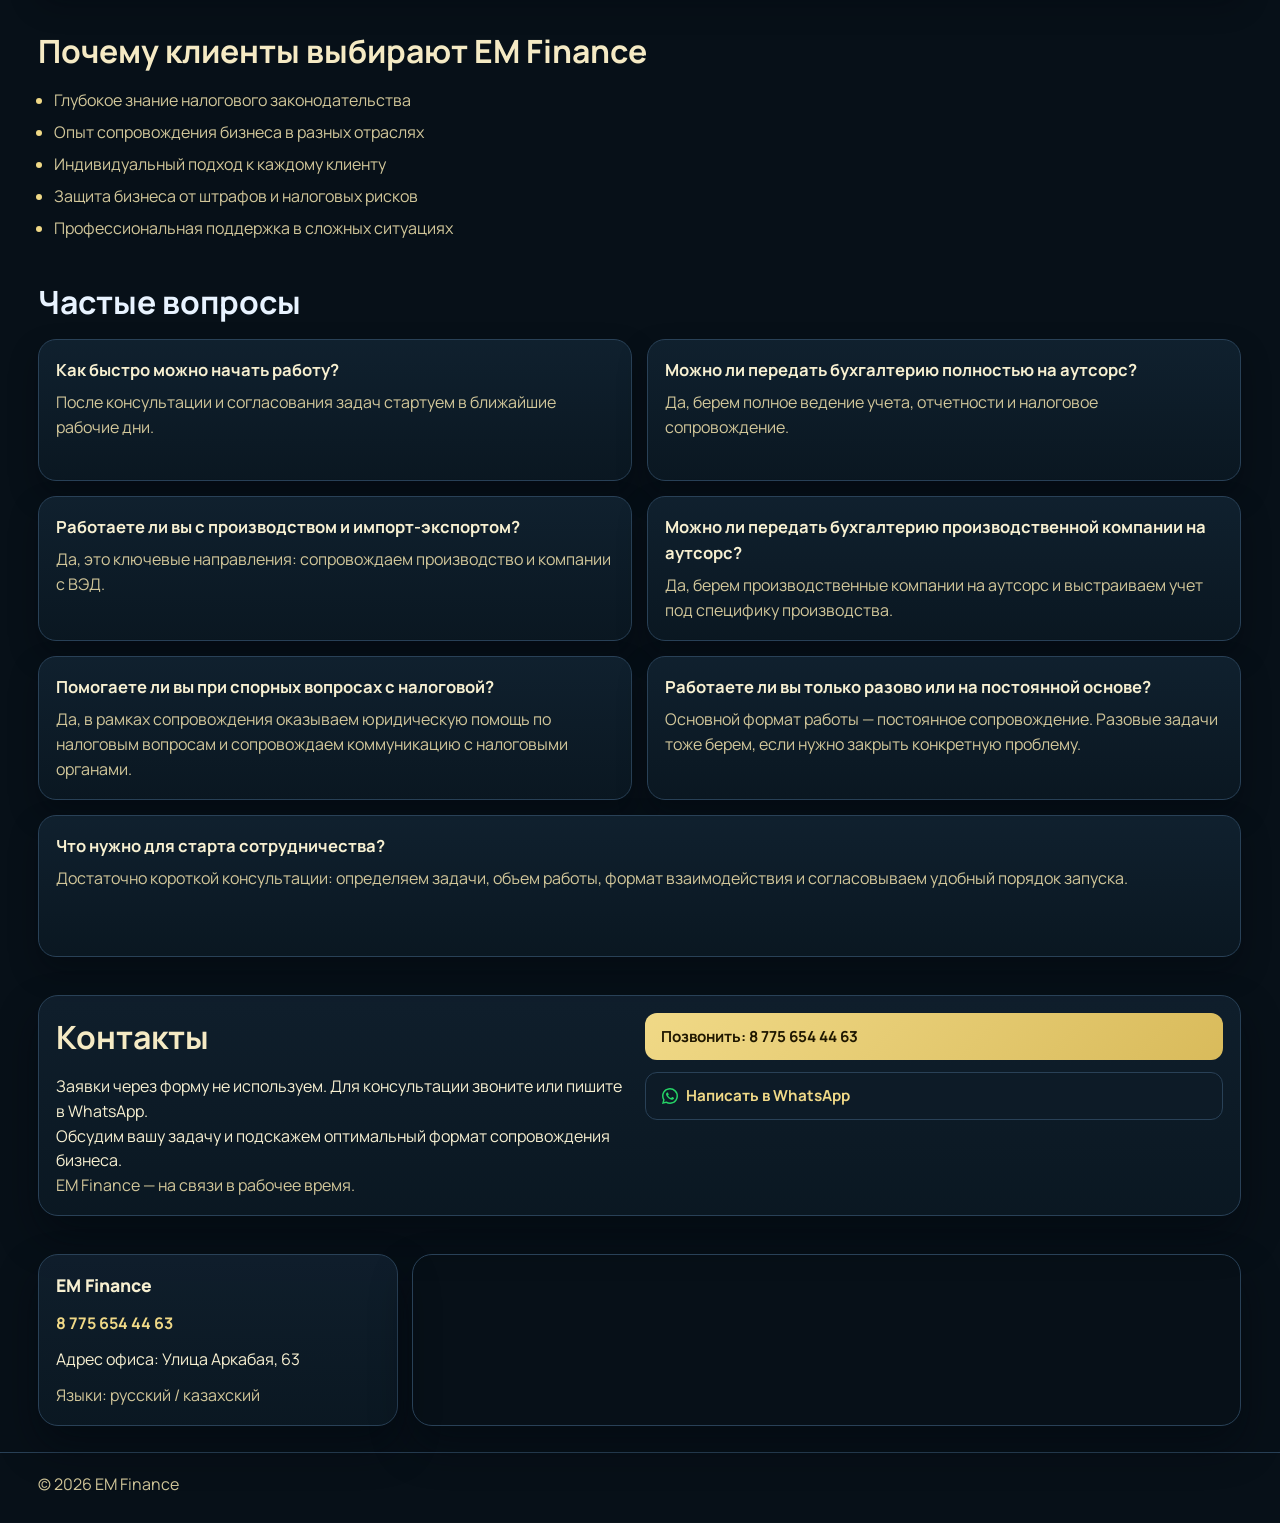
==== commit c7ddf715: "Add files via upload" ====
--- a/index.html
+++ b/index.html
@@ -1,4 +1,4 @@
-<!doctype html>
+﻿<!doctype html>
 <html lang="ru">
 <head>
   <meta charset="UTF-8">
@@ -81,28 +81,37 @@
 
     <!-- #Главный экран -->
     <div class="hero-content container">
-      <p class="kicker">Бухгалтерское и налоговое сопровождение с юридической помощью</p>
-      <h1>EM Finance — бухгалтерское и налоговое сопровождение бизнеса с юридической помощью</h1>
-      <p class="lead">
-        Мы помогаем бизнесу вести бухгалтерский учет без ошибок, своевременно сдавать отчетность и снижать налоговые риски.
-      </p>
-      <p class="lead">Работаем с компаниями в разных сферах: производство, импорт-экспорт, медицина, туризм, экспедирование и логистика.</p>
-      <div class="hero-actions">
-        <a class="btn btn-primary" href="tel:+787756544463">Позвонить: 8 775 654 44 63</a>
-        <a class="btn btn-secondary btn-whatsapp" href="https://wa.me/77756544463" target="_blank" rel="noopener noreferrer">
-          <span class="btn-icon" aria-hidden="true">
-            <svg viewBox="0 0 16 16" focusable="false" aria-hidden="true">
-              <path d="M13.601 2.326A7.854 7.854 0 0 0 8 0C3.58 0 0 3.58 0 8c0 1.4.37 2.8 1.07 4.03L0 16l4.08-1.04A7.95 7.95 0 0 0 8 16h.003c4.42 0 7.997-3.58 7.997-8 0-2.136-.833-4.145-2.399-5.674zM8 14.5a6.5 6.5 0 0 1-3.31-.9l-.24-.143-2.42.617.646-2.36-.156-.243A6.47 6.47 0 0 1 1.5 8c0-3.59 2.91-6.5 6.5-6.5a6.46 6.46 0 0 1 4.6 1.9A6.45 6.45 0 0 1 14.5 8c0 3.59-2.91 6.5-6.5 6.5zm3.6-4.8c-.2-.1-1.17-.58-1.35-.64-.18-.06-.31-.1-.44.1-.13.2-.5.64-.61.77-.11.13-.23.15-.42.05-.2-.1-.83-.3-1.58-.96-.58-.52-.98-1.16-1.1-1.35-.11-.2-.01-.3.09-.4.09-.09.2-.23.3-.34.1-.11.13-.2.2-.33.07-.13.03-.25-.02-.35-.05-.1-.44-1.06-.6-1.45-.16-.39-.32-.34-.44-.34h-.37c-.13 0-.35.05-.53.25-.18.2-.68.66-.68 1.61 0 .95.7 1.87.8 2 .1.13 1.38 2.1 3.35 2.95.47.2.84.32 1.13.4.47.15.9.13 1.24.08.38-.06 1.17-.48 1.34-.94.17-.46.17-.86.12-.94-.05-.08-.18-.13-.38-.23z"></path>
-            </svg>
-          </span>
-          Написать в WhatsApp
-        </a>
-      </div>
-      <ul class="hero-points">
-        <li>Ведение учета и отчетности</li>
-        <li>Снижение налоговых рисков</li>
-        <li>Поддержка в сложных ситуациях</li>
-      </ul>
+      <div class="hero-text">
+        <p class="kicker">Бухгалтерское и налоговое сопровождение с юридической помощью</p>
+        <h1>EM Finance — бухгалтерское и налоговое сопровождение бизнеса с юридической помощью</h1>
+        <p class="lead">
+          Мы помогаем бизнесу вести бухгалтерский учет без ошибок, своевременно сдавать отчетность и снижать налоговые риски.
+        </p>
+        <p class="lead">Работаем с компаниями в разных сферах: производство, импорт-экспорт, медицина, туризм, экспедирование и логистика.</p>
+        <div class="hero-actions">
+          <a class="btn btn-primary" href="tel:+787756544463">Позвонить: 8 775 654 44 63</a>
+          <a class="btn btn-secondary btn-whatsapp" href="https://wa.me/77756544463" target="_blank" rel="noopener noreferrer">
+            <span class="btn-icon" aria-hidden="true">
+              <svg viewBox="0 0 16 16" focusable="false" aria-hidden="true">
+                <path d="M13.601 2.326A7.854 7.854 0 0 0 8 0C3.58 0 0 3.58 0 8c0 1.4.37 2.8 1.07 4.03L0 16l4.08-1.04A7.95 7.95 0 0 0 8 16h.003c4.42 0 7.997-3.58 7.997-8 0-2.136-.833-4.145-2.399-5.674zM8 14.5a6.5 6.5 0 0 1-3.31-.9l-.24-.143-2.42.617.646-2.36-.156-.243A6.47 6.47 0 0 1 1.5 8c0-3.59 2.91-6.5 6.5-6.5a6.46 6.46 0 0 1 4.6 1.9A6.45 6.45 0 0 1 14.5 8c0 3.59-2.91 6.5-6.5 6.5zm3.6-4.8c-.2-.1-1.17-.58-1.35-.64-.18-.06-.31-.1-.44.1-.13.2-.5.64-.61.77-.11.13-.23.15-.42.05-.2-.1-.83-.3-1.58-.96-.58-.52-.98-1.16-1.1-1.35-.11-.2-.01-.3.09-.4.09-.09.2-.23.3-.34.1-.11.13-.2.2-.33.07-.13.03-.25-.02-.35-.05-.1-.44-1.06-.6-1.45-.16-.39-.32-.34-.44-.34h-.37c-.13 0-.35.05-.53.25-.18.2-.68.66-.68 1.61 0 .95.7 1.87.8 2 .1.13 1.38 2.1 3.35 2.95.47.2.84.32 1.13.4.47.15.9.13 1.24.08.38-.06 1.17-.48 1.34-.94.17-.46.17-.86.12-.94-.05-.08-.18-.13-.38-.23z"></path>
+              </svg>
+            </span>
+            Написать в WhatsApp
+          </a>
+        </div>
+        <ul class="hero-points">
+          <li>Ведение учета и отчетности</li>
+          <li>Снижение налоговых рисков</li>
+          <li>Поддержка в сложных ситуациях</li>
+        </ul>
+      </div>
+      <figure class="hero-photo">
+        <img
+          src="assets/images/owner-photo.jpg"
+          alt="Фото специалиста EM Finance"
+          loading="eager"
+          onerror="this.onerror=null;this.src='assets/images/owner-photo-fallback.svg';">
+      </figure>
     </div>
   </header>
 
@@ -139,7 +148,7 @@
       <p class="section-subtitle">Работаем с бизнесом, где важны точность, сроки, финансовая дисциплина и безопасная налоговая модель.</p>
       <div class="grid-cards">
         <article class="mini-card">
-          <h3>ИП и владельцам малого/среднего бизнеса</h3>
+          <h3>Владельцам малого/среднего бизнеса, ТОО и ИП</h3>
           <p>Если нужен понятный учет, своевременная отчетность и снижение налоговых рисков без постоянного операционного контроля со стороны собственника.</p>
         </article>
         <article class="mini-card">
@@ -147,12 +156,12 @@
           <p>Если важно держать под контролем себестоимость, складской учет, выпуск продукции и финансовые потоки по подразделениям.</p>
         </article>
         <article class="mini-card">
-          <h3>Бизнесу с импортом-экспортом</h3>
+          <h3>Внешнеэкономическая деятельность</h3>
           <p>Если есть ВЭД, таможенные документы, СНТ/ЭСФ, валютные операции и повышенные требования к налоговой части.</p>
         </article>
         <article class="mini-card">
-          <h3>Крупным компаниям на аутсорсе</h3>
-          <p>Если хотите передать бухгалтерию внешней команде и получить системное сопровождение без сбоев, задержек и потери контроля.</p>
+          <h3>Туризм, медицинские и экспедиторские услуги</h3>
+          <p>Если бизнес работает в сфере туризма, медицины или экспедирования и нужен профильный учет с учетом отраслевой специфики.</p>
         </article>
       </div>
     </section>
@@ -195,32 +204,9 @@
         <li>Защита бизнеса от штрафов и налоговых рисков</li>
         <li>Профессиональная поддержка в сложных ситуациях</li>
       </ul>
-    </section>
-
-    <!-- #Фото -->
-    <section class="section container" id="photos">
-      <h2>Фото офиса и рабочей атмосферы</h2>
-      <p class="section-subtitle">Показываем деловую среду и подход к работе. Позже можно заменить на ваши реальные фотографии офиса и команды.</p>
-      <div class="grid-cards photo-grid">
-        <article class="mini-card photo-card">
-          <img src="https://images.unsplash.com/photo-1554224155-8d04cb21cd6c?auto=format&fit=crop&w=1200&q=80" alt="Рабочее место бухгалтера в офисе" loading="lazy">
-          <h3>Рабочее пространство</h3>
-          <p>Организованный процесс учета и контроля документов.</p>
-        </article>
-        <article class="mini-card photo-card">
-          <img src="https://images.unsplash.com/photo-1554224154-22dec7ec8818?auto=format&fit=crop&w=1200&q=80" alt="Финансовые документы и расчеты" loading="lazy">
-          <h3>Финансовая аналитика</h3>
-          <p>Точность в расчетах, отчетах и налоговом планировании.</p>
-        </article>
-        <article class="mini-card photo-card">
-          <img src="https://images.unsplash.com/photo-1520607162513-77705c0f0d4a?auto=format&fit=crop&w=1200&q=80" alt="Деловая встреча с клиентом" loading="lazy">
-          <h3>Работа с клиентом</h3>
-          <p>Консультации и сопровождение бизнеса на каждом этапе.</p>
-        </article>
-      </div>
-    </section>
-
-    <!-- #FAQ -->
+    </section>
+
+<!-- #FAQ -->
     <section class="section container" id="faq">
       <h2>Частые вопросы</h2>
       <div class="grid-cards">
@@ -259,7 +245,7 @@
     <section class="section container" id="contact-actions">
       <div class="lead-panel">
         <div>
-          <h2>Свяжитесь с нами напрямую</h2>
+          <h2>Контакты</h2>
           <p>Заявки через форму не используем. Для консультации звоните или пишите в WhatsApp.</p>
           <p>Обсудим вашу задачу и подскажем оптимальный формат сопровождения бизнеса.</p>
           <p class="muted">EM Finance — на связи в рабочее время.</p>
@@ -280,12 +266,11 @@
 
     <!-- #Контакты -->
     <section class="section container" id="contacts">
-      <h2>Контакты</h2>
       <div class="contacts-grid">
         <div class="contact-card">
           <p class="contact-name">EM Finance</p>
           <a class="contact-link" href="tel:+787756544463">8 775 654 44 63</a>
-          <p>Адрес офиса: г. Алматы, Казахстан</p>
+          <p>Адрес офиса: Улица Аркабая, 63</p>
           <p class="muted">Языки: русский / казахский</p>
         </div>
         <iframe
@@ -293,7 +278,7 @@
           title="Карта офиса"
           loading="lazy"
           referrerpolicy="no-referrer-when-downgrade"
-          src="https://maps.google.com/maps?q=Алматы&t=&z=13&ie=UTF8&iwloc=&output=embed">
+          src="https://maps.google.com/maps?q=%D0%90%D0%BB%D0%BC%D0%B0%D1%82%D1%8B&t=&z=12&ie=UTF8&iwloc=&output=embed">
         </iframe>
       </div>
     </section>
@@ -315,3 +300,8 @@
   <script src="assets/js/script.js"></script>
 </body>
 </html>
+
+
+
+
+
--- a/assets/css/styles.css
+++ b/assets/css/styles.css
@@ -1,4 +1,4 @@
-/* #Тема */
+﻿/* #Тема */
 :root {
   --bg: #071018;
   --bg-soft: #0d1b27;
@@ -289,6 +289,12 @@
   position: relative;
 }
 
+.hero-text,
+.hero-photo {
+  position: relative;
+  z-index: 1;
+}
+
 .hero-content::before {
   content: "";
   position: absolute;
@@ -297,6 +303,24 @@
   height: 260px;
   background: radial-gradient(circle, rgba(174, 210, 239, 0.14), transparent 70%);
   pointer-events: none;
+}
+
+.hero-photo {
+  display: none;
+  margin: 0;
+  overflow: hidden;
+  background: transparent;
+}
+
+.hero-photo img {
+  display: block;
+  width: 100%;
+  height: 100%;
+  object-fit: cover;
+  object-position: center 24%;
+  border: 0;
+  border-radius: 0;
+  box-shadow: none;
 }
 
 .kicker {
@@ -650,10 +674,25 @@
 @media (min-width: 1200px) {
   .hero-content {
     min-height: 480px;
+    display: grid;
+    grid-template-columns: minmax(0, 1fr) 340px;
+    gap: 1.1rem;
+    align-items: stretch;
   }
 
   .mini-card {
     min-height: 142px;
+  }
+
+  .hero-photo {
+    display: block;
+    width: min(340px, 100%);
+    height: 430px;
+    align-self: center;
+    justify-self: end;
+    border: 0;
+    border-radius: 0;
+    box-shadow: none;
   }
 }
 
@@ -669,3 +708,6 @@
     transition: none;
   }
 }
+
+
+
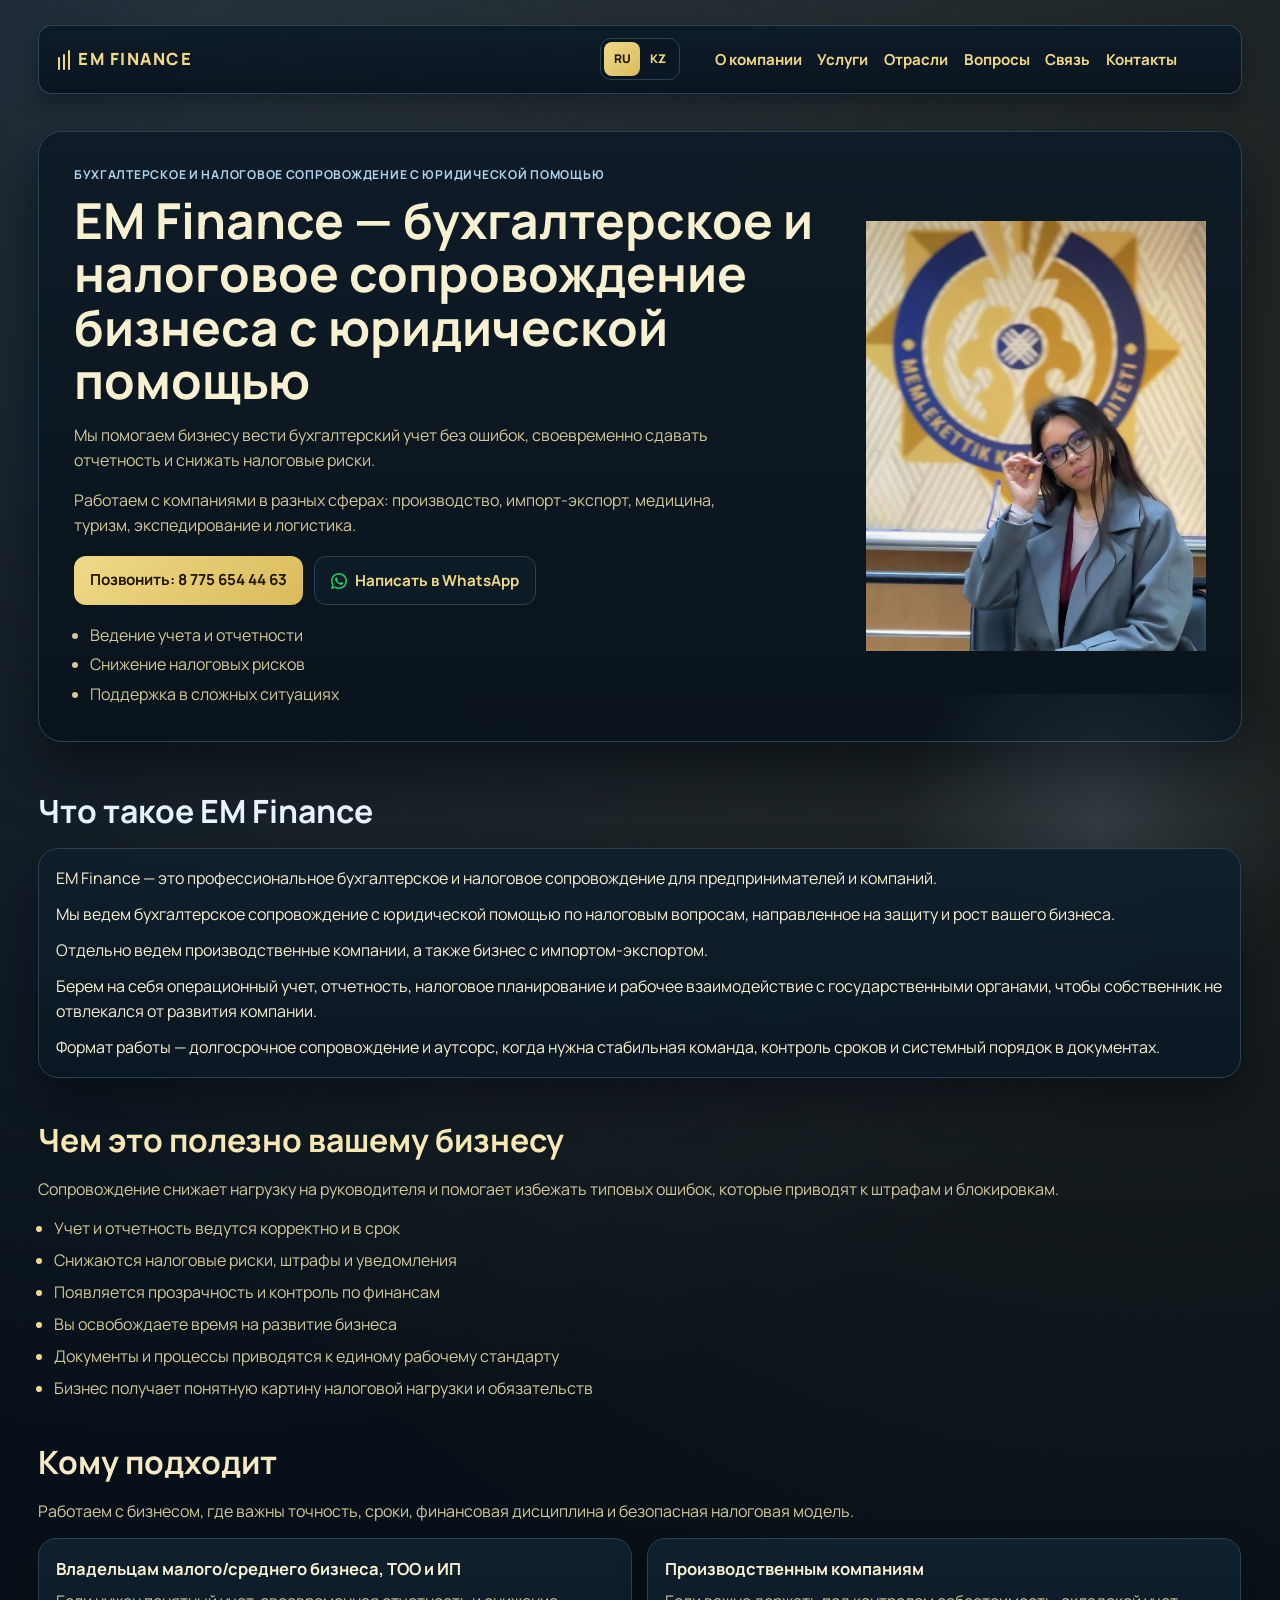
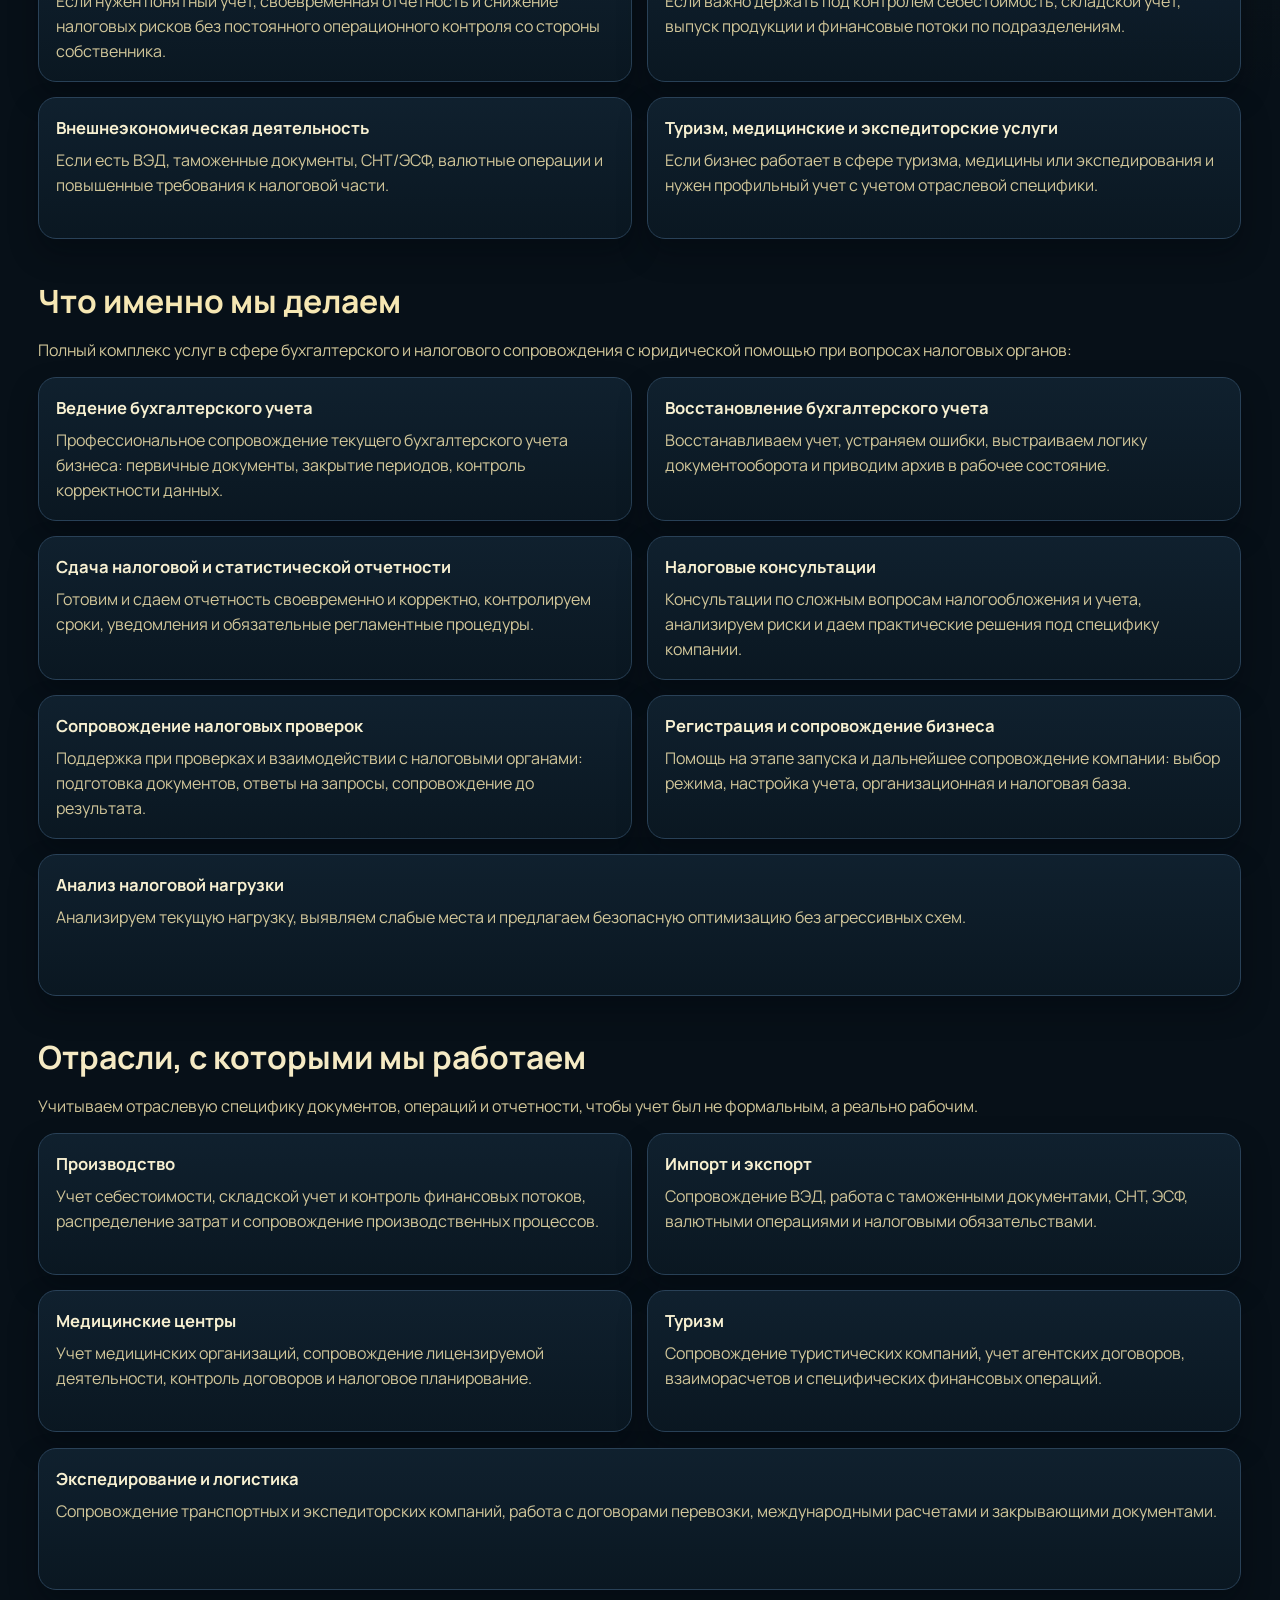
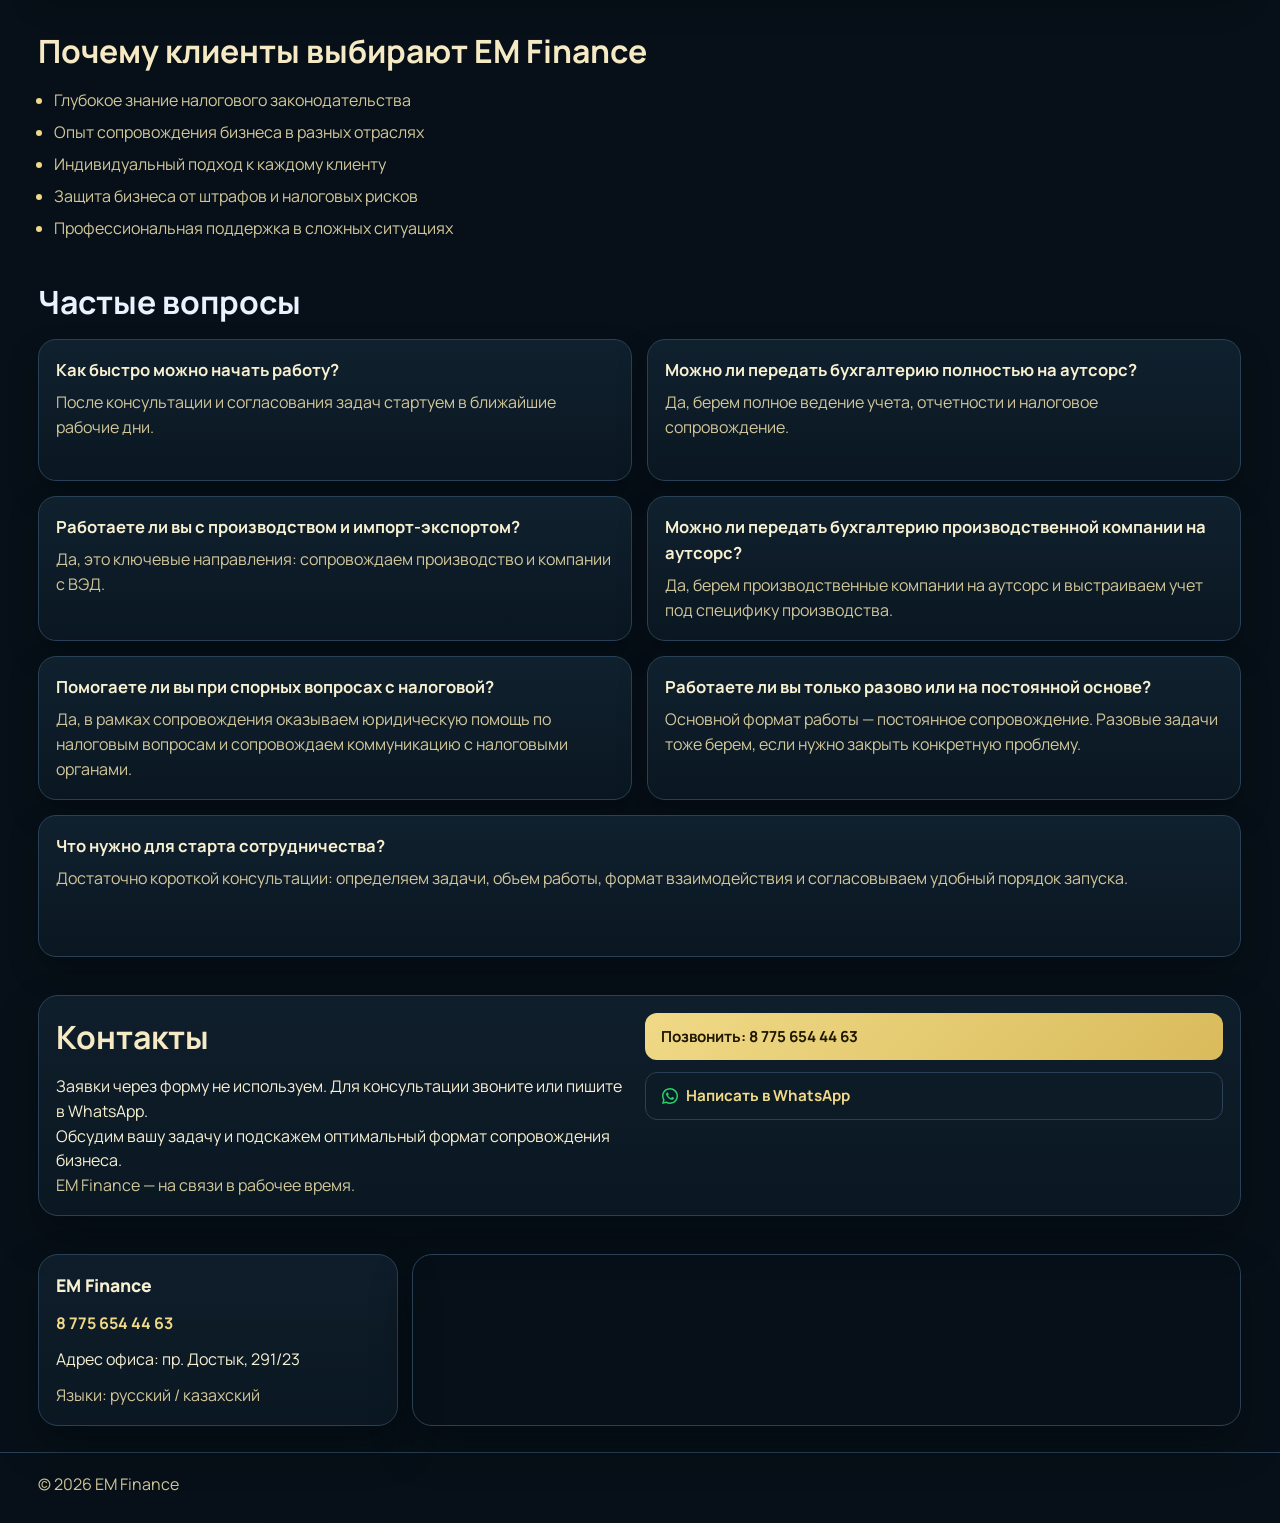
==== commit 15e1b853: "Add files via upload" ====
--- a/index.html
+++ b/index.html
@@ -270,7 +270,7 @@
         <div class="contact-card">
           <p class="contact-name">EM Finance</p>
           <a class="contact-link" href="tel:+787756544463">8 775 654 44 63</a>
-          <p>Адрес офиса: Улица Аркабая, 63</p>
+          <p>Адрес офиса: пр. Достык, 291/23</p>
           <p class="muted">Языки: русский / казахский</p>
         </div>
         <iframe
